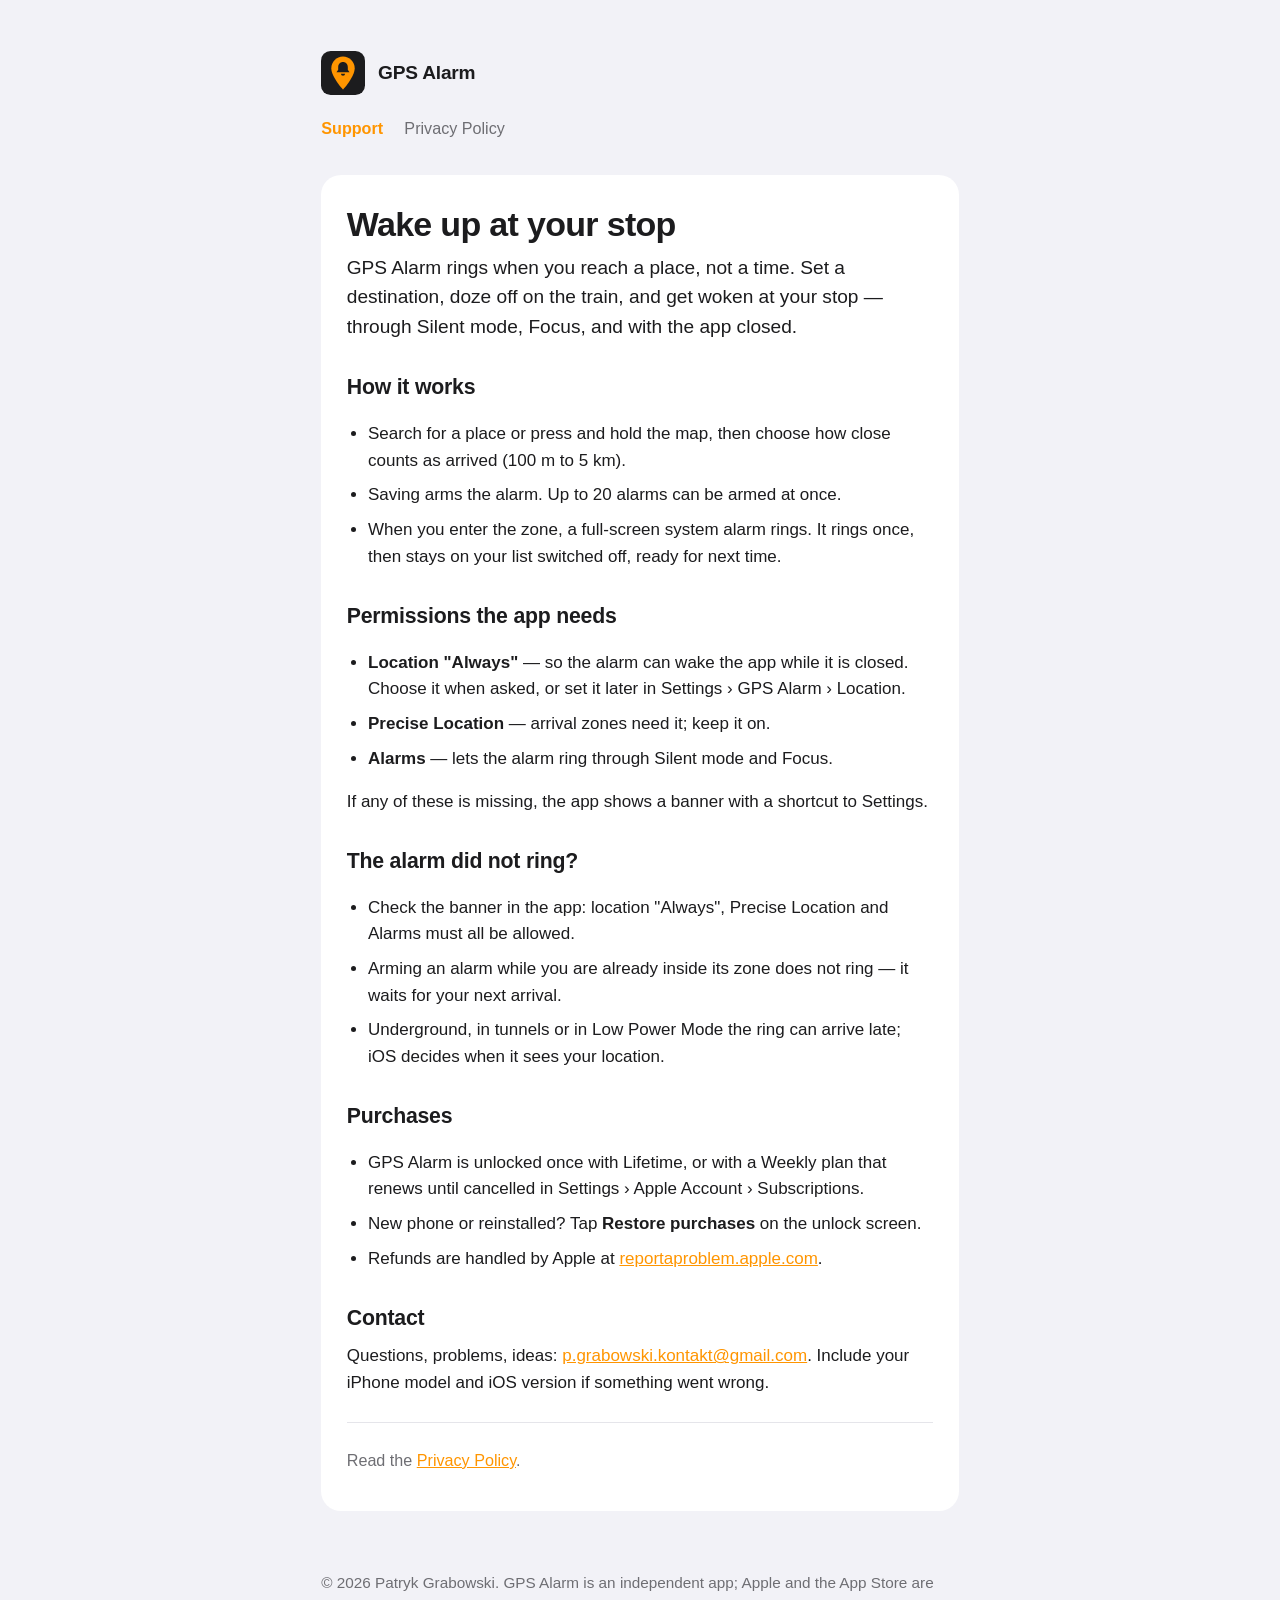
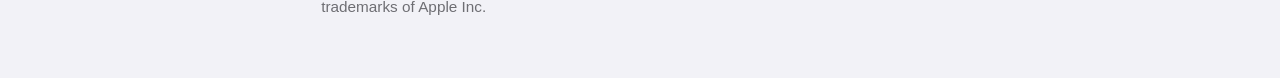
==== index.html @ 7f1750cb "Start the web side of GPS Alarm Support page and privacy policy for GitHub Pages; the policy is a co" ====
<!doctype html>
<html lang="en">
<head>
  <meta charset="utf-8">
  <meta name="viewport" content="width=device-width, initial-scale=1">
  <title>Support — GPS Alarm</title>
  <meta name="description" content="GPS Alarm support: how the arrival alarm works, permissions, purchases, and how to reach us.">
  <link rel="stylesheet" href="style.css">
</head>
<body>
  <header>
    <a class="brand" href="./">
      <svg viewBox="0 0 64 64" aria-hidden="true">
        <rect width="64" height="64" rx="14" fill="#1c1c1e"/>
        <path d="M32 8c-9.4 0-17 7.6-17 17 0 12.8 17 31 17 31s17-18.2 17-31c0-9.4-7.6-17-17-17z" fill="#ff9500"/>
        <path d="M32 16c-4.2 0-7 3.2-7 7.5v3.7L22.5 31h19L39 27.2v-3.7c0-4.3-2.8-7.5-7-7.5zm-3 17a3 3 0 0 0 6 0z" fill="#1c1c1e"/>
      </svg>
      <strong>GPS Alarm</strong>
    </a>
    <nav aria-label="Pages">
      <a href="./" aria-current="page">Support</a>
      <a href="privacy.html">Privacy Policy</a>
    </nav>
  </header>

  <main>
    <article>
      <h1>Wake up at your stop</h1>
      <p class="lead">GPS Alarm rings when you reach a place, not a time. Set a destination, doze off on the train, and get woken at your stop — through Silent mode, Focus, and with the app closed.</p>

      <h2>How it works</h2>
      <ul>
        <li>Search for a place or press and hold the map, then choose how close counts as arrived (100 m to 5 km).</li>
        <li>Saving arms the alarm. Up to 20 alarms can be armed at once.</li>
        <li>When you enter the zone, a full-screen system alarm rings. It rings once, then stays on your list switched off, ready for next time.</li>
      </ul>

      <h2>Permissions the app needs</h2>
      <ul>
        <li><strong>Location "Always"</strong> — so the alarm can wake the app while it is closed. Choose it when asked, or set it later in Settings › GPS Alarm › Location.</li>
        <li><strong>Precise Location</strong> — arrival zones need it; keep it on.</li>
        <li><strong>Alarms</strong> — lets the alarm ring through Silent mode and Focus.</li>
      </ul>
      <p>If any of these is missing, the app shows a banner with a shortcut to Settings.</p>

      <h2>The alarm did not ring?</h2>
      <ul>
        <li>Check the banner in the app: location "Always", Precise Location and Alarms must all be allowed.</li>
        <li>Arming an alarm while you are already inside its zone does not ring — it waits for your next arrival.</li>
        <li>Underground, in tunnels or in Low Power Mode the ring can arrive late; iOS decides when it sees your location.</li>
      </ul>

      <h2>Purchases</h2>
      <ul>
        <li>GPS Alarm is unlocked once with Lifetime, or with a Weekly plan that renews until cancelled in Settings › Apple Account › Subscriptions.</li>
        <li>New phone or reinstalled? Tap <strong>Restore purchases</strong> on the unlock screen.</li>
        <li>Refunds are handled by Apple at <a href="https://reportaproblem.apple.com">reportaproblem.apple.com</a>.</li>
      </ul>

      <h2>Contact</h2>
      <p>Questions, problems, ideas: <a href="mailto:p.grabowski.kontakt@gmail.com">p.grabowski.kontakt@gmail.com</a>. Include your iPhone model and iOS version if something went wrong.</p>

      <hr>
      <p class="meta">Read the <a href="privacy.html">Privacy Policy</a>.</p>
    </article>
  </main>

  <footer>
    <p>© 2026 Patryk Grabowski. GPS Alarm is an independent app; Apple and the App Store are trademarks of Apple Inc.</p>
  </footer>
</body>
</html>
---- style.css ----
:root {
  color-scheme: light dark;
  --ground: #f2f2f7;
  --surface: #ffffff;
  --text: #1c1c1e;
  --text-secondary: #6e6e73;
  --accent: #ff9500;
  --rule: #e5e5ea;
  --measure: 40rem;
}

@media (prefers-color-scheme: dark) {
  :root {
    --ground: #000000;
    --surface: #1c1c1e;
    --text: #f2f2f7;
    --text-secondary: #98989d;
    --accent: #ff9f0a;
    --rule: #3a3a3c;
  }
}

* {
  box-sizing: border-box;
}

html {
  font: 17px/1.55 -apple-system, BlinkMacSystemFont, "SF Pro Text", "Helvetica Neue", Helvetica,
    Arial, sans-serif;
  -webkit-text-size-adjust: 100%;
}

body {
  margin: 0;
  background: var(--ground);
  color: var(--text);
}

header,
main,
footer {
  max-width: var(--measure);
  margin: 0 auto;
  padding: 0 1.25rem;
}

header {
  padding-top: 3rem;
  padding-bottom: 1rem;
}

.brand {
  display: flex;
  align-items: center;
  gap: 0.75rem;
  text-decoration: none;
  color: inherit;
}

.brand svg {
  width: 44px;
  height: 44px;
  flex: none;
}

.brand strong {
  font-size: 1.125rem;
  letter-spacing: -0.01em;
}

nav {
  margin-top: 1.25rem;
  display: flex;
  gap: 1.25rem;
  font-size: 0.95rem;
}

nav a {
  color: var(--text-secondary);
  text-decoration: none;
}

nav a[aria-current="page"] {
  color: var(--accent);
  font-weight: 600;
}

main {
  padding-bottom: 3rem;
}

article {
  background: var(--surface);
  border-radius: 20px;
  padding: 1.75rem 1.5rem;
  margin-top: 1rem;
}

h1 {
  font-size: 2rem;
  line-height: 1.15;
  letter-spacing: -0.02em;
  margin: 0 0 0.5rem;
}

h2 {
  font-size: 1.25rem;
  letter-spacing: -0.01em;
  margin: 1.75rem 0 0.5rem;
}

p,
li {
  margin: 0.5rem 0;
}

ul {
  padding-left: 1.25rem;
}

.meta {
  color: var(--text-secondary);
  font-size: 0.95rem;
}

.lead {
  font-size: 1.125rem;
}

a {
  color: var(--accent);
}

hr {
  border: 0;
  border-top: 1px solid var(--rule);
  margin: 1.5rem 0;
}

footer {
  padding-bottom: 3rem;
  color: var(--text-secondary);
  font-size: 0.9rem;
}
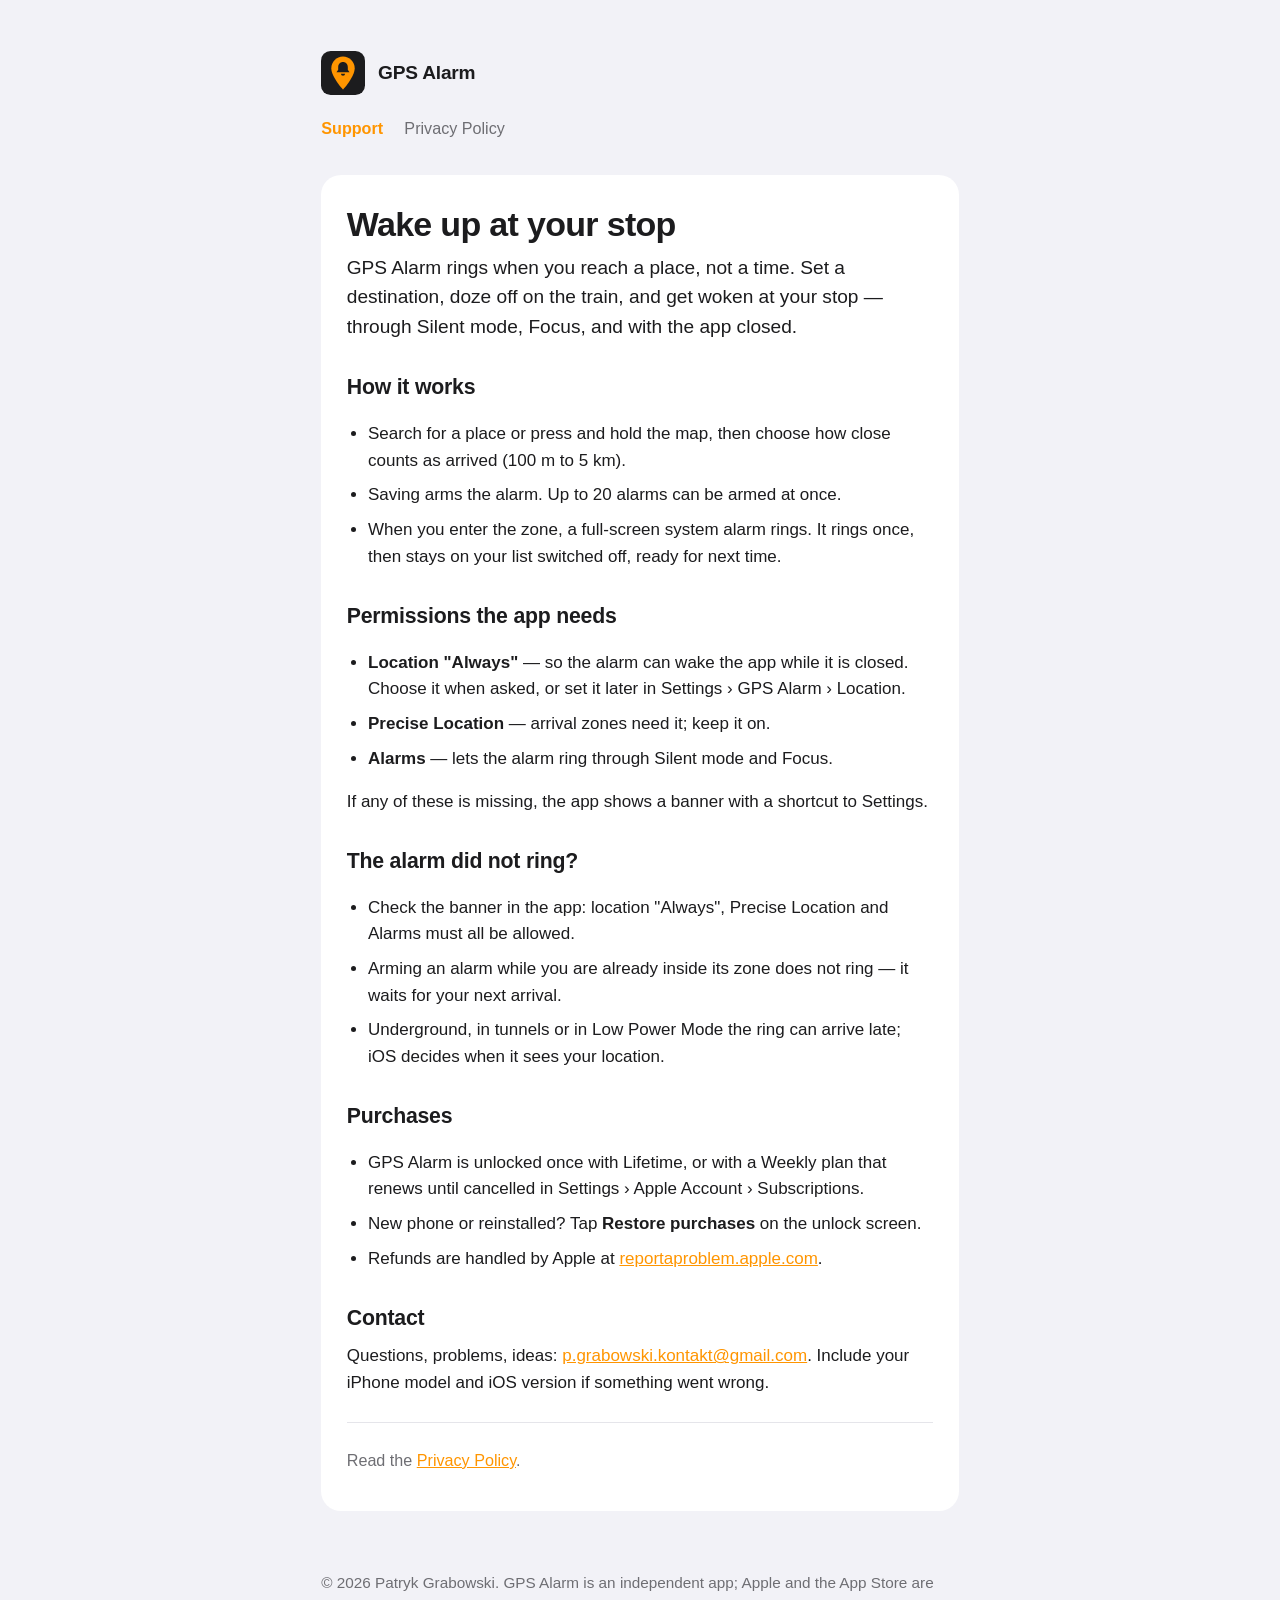
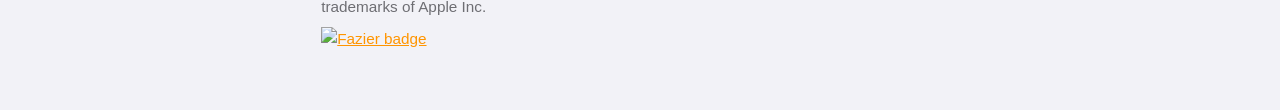
==== commit 69e89dcb: "Add Fazier launch badge to footer" ====
--- a/index.html
+++ b/index.html
@@ -67,6 +67,7 @@
 
   <footer>
     <p>© 2026 Patryk Grabowski. GPS Alarm is an independent app; Apple and the App Store are trademarks of Apple Inc.</p>
+    <p class="badge"><a href="https://fazier.com" target="_blank" rel="noopener"><img src="https://fazier.com/api/v1//public/badges/launch_badges.svg?badge_type=launched&theme=light" width=120 alt="Fazier badge" /></a></p>
   </footer>
 </body>
 </html>
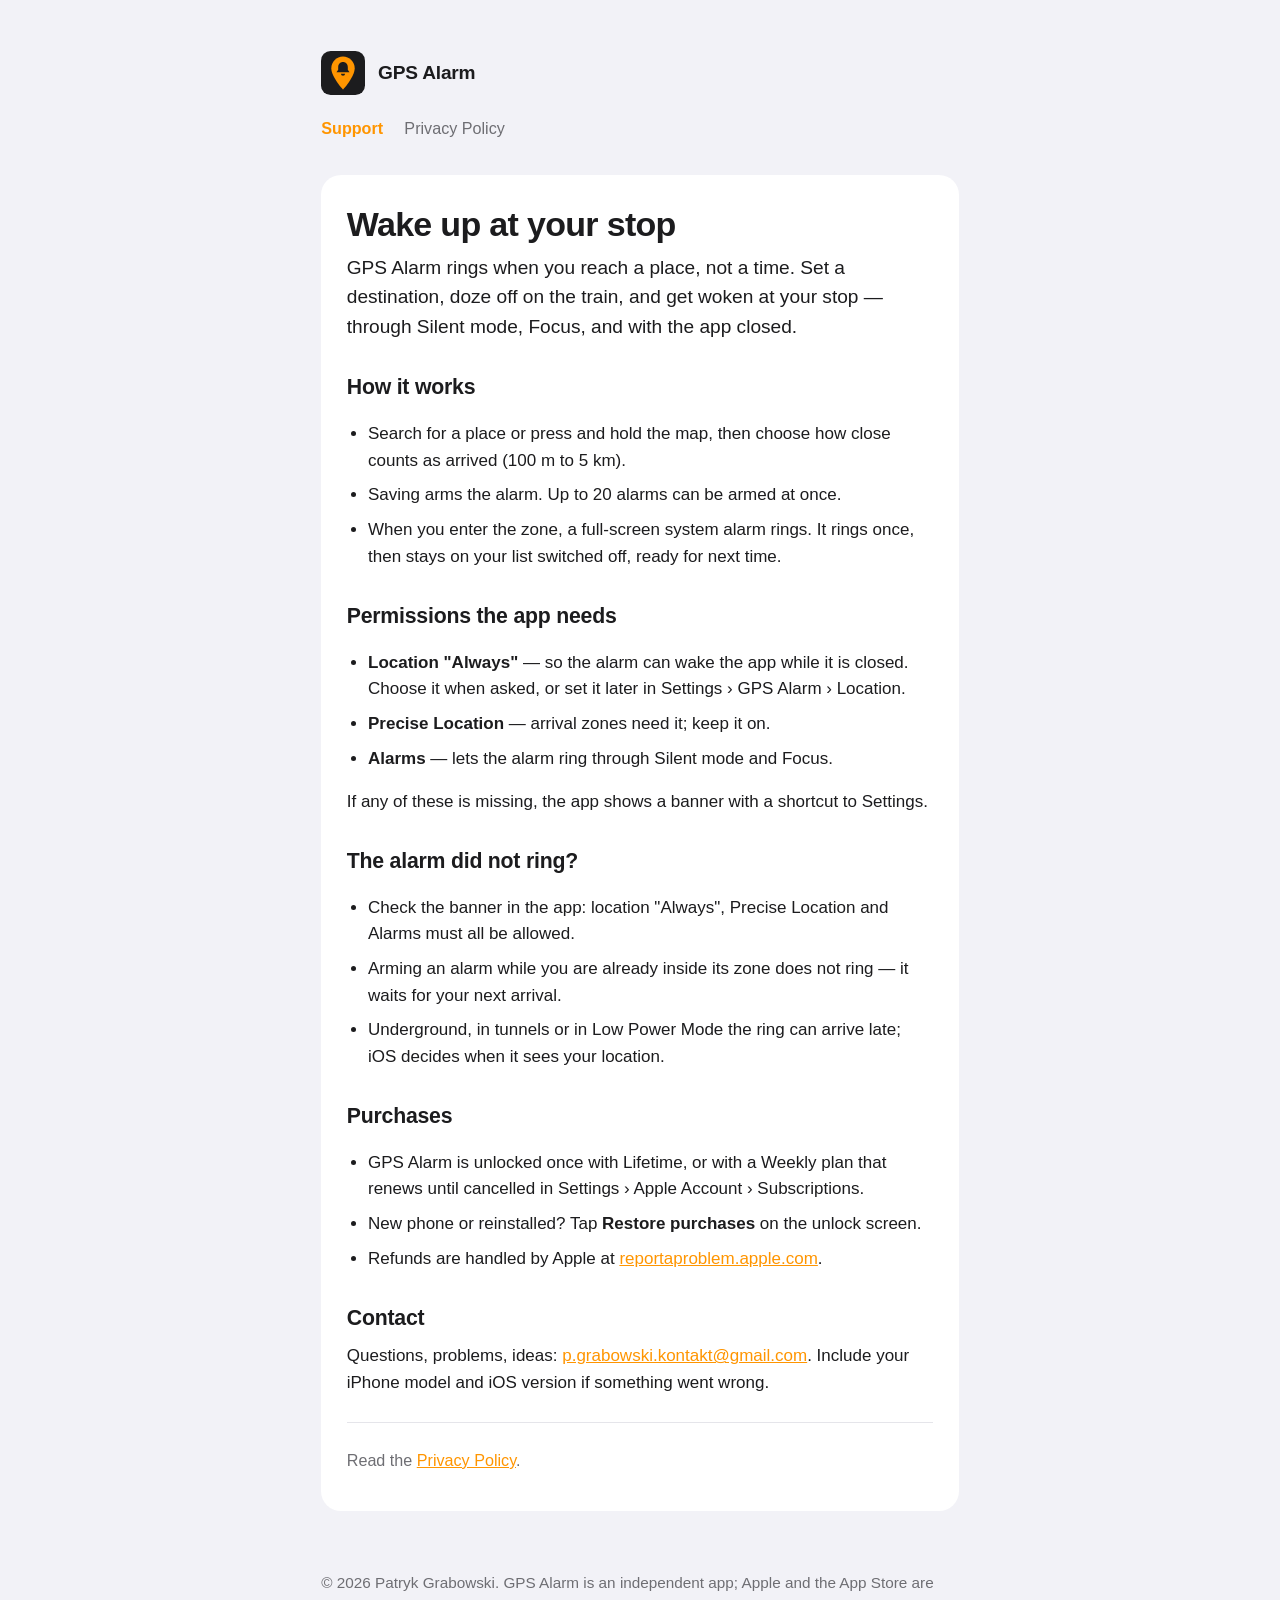
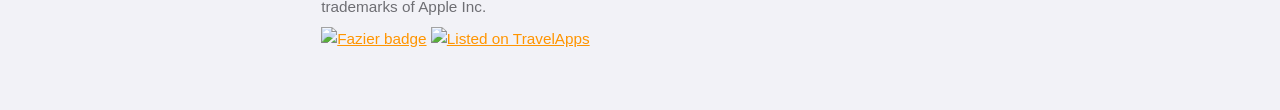
==== commit eee3d87f: "Add TravelApps listing badge to footer" ====
--- a/index.html
+++ b/index.html
@@ -67,7 +67,8 @@
 
   <footer>
     <p>© 2026 Patryk Grabowski. GPS Alarm is an independent app; Apple and the App Store are trademarks of Apple Inc.</p>
-    <p class="badge"><a href="https://fazier.com" target="_blank" rel="noopener"><img src="https://fazier.com/api/v1//public/badges/launch_badges.svg?badge_type=launched&theme=light" width=120 alt="Fazier badge" /></a></p>
+    <p class="badge"><a href="https://fazier.com" target="_blank" rel="noopener"><img src="https://fazier.com/api/v1//public/badges/launch_badges.svg?badge_type=launched&theme=light" width=120 alt="Fazier badge" /></a>
+      <a href="https://besttravelapps.online" target="_blank" rel="noopener" title="Listed on TravelApps"><img src="https://besttravelapps.online/badge.svg" alt="Listed on TravelApps" height="40" /></a></p>
   </footer>
 </body>
 </html>
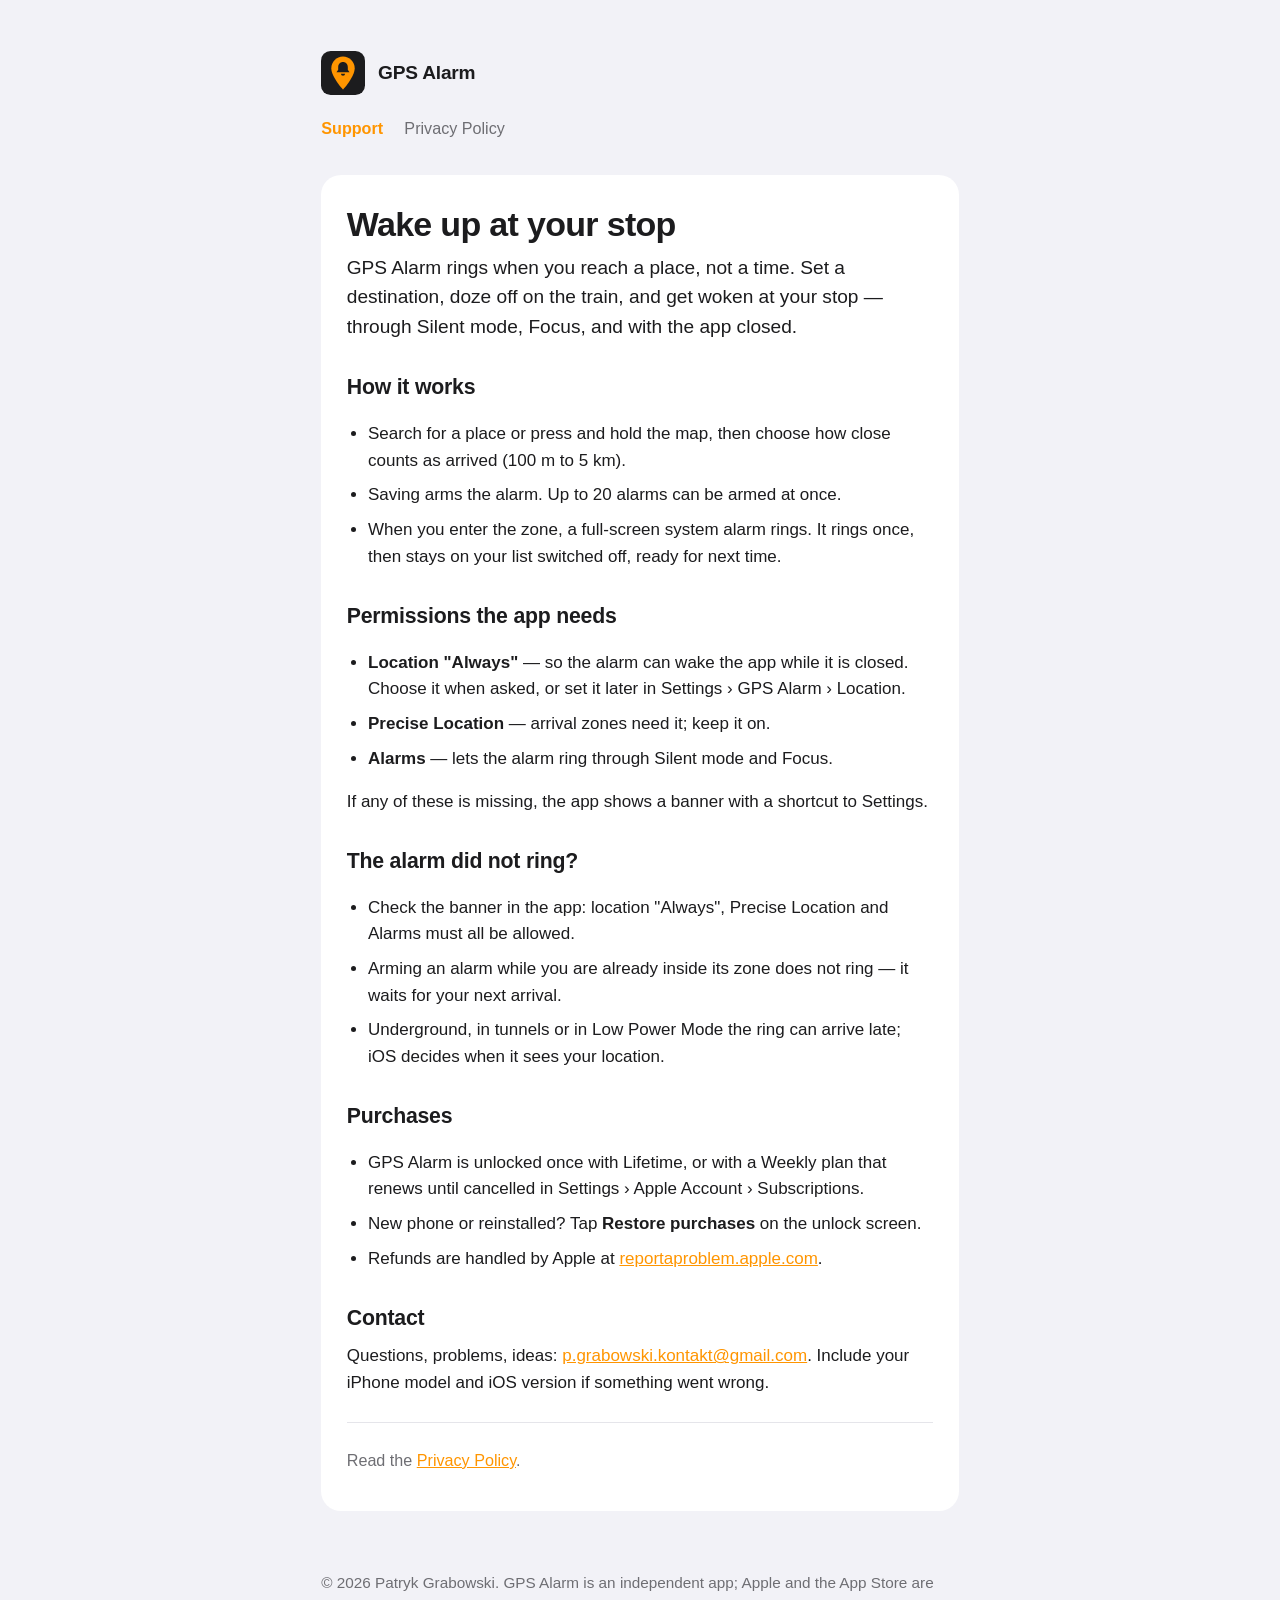
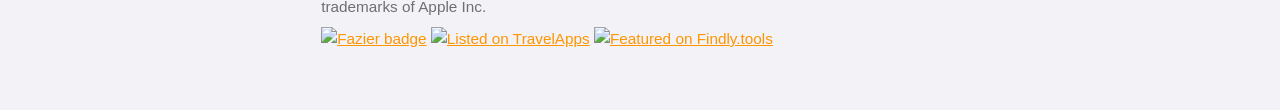
==== commit 86f5efb6: "Add Findly badge to footer" ====
--- a/index.html
+++ b/index.html
@@ -68,7 +68,8 @@
   <footer>
     <p>© 2026 Patryk Grabowski. GPS Alarm is an independent app; Apple and the App Store are trademarks of Apple Inc.</p>
     <p class="badge"><a href="https://fazier.com" target="_blank" rel="noopener"><img src="https://fazier.com/api/v1//public/badges/launch_badges.svg?badge_type=launched&theme=light" width=120 alt="Fazier badge" /></a>
-      <a href="https://besttravelapps.online" target="_blank" rel="noopener" title="Listed on TravelApps"><img src="https://besttravelapps.online/badge.svg" alt="Listed on TravelApps" height="40" /></a></p>
+      <a href="https://besttravelapps.online" target="_blank" rel="noopener" title="Listed on TravelApps"><img src="https://besttravelapps.online/badge.svg" alt="Listed on TravelApps" height="40" /></a>
+      <a href="https://findly.tools/gps-alarm?utm_source=gps-alarm" target="_blank" rel="noopener noreferrer"><img src="https://findly.tools/badges/findly-tools-badge-light.svg" alt="Featured on Findly.tools" width="175" height="55" /></a></p>
   </footer>
 </body>
 </html>
